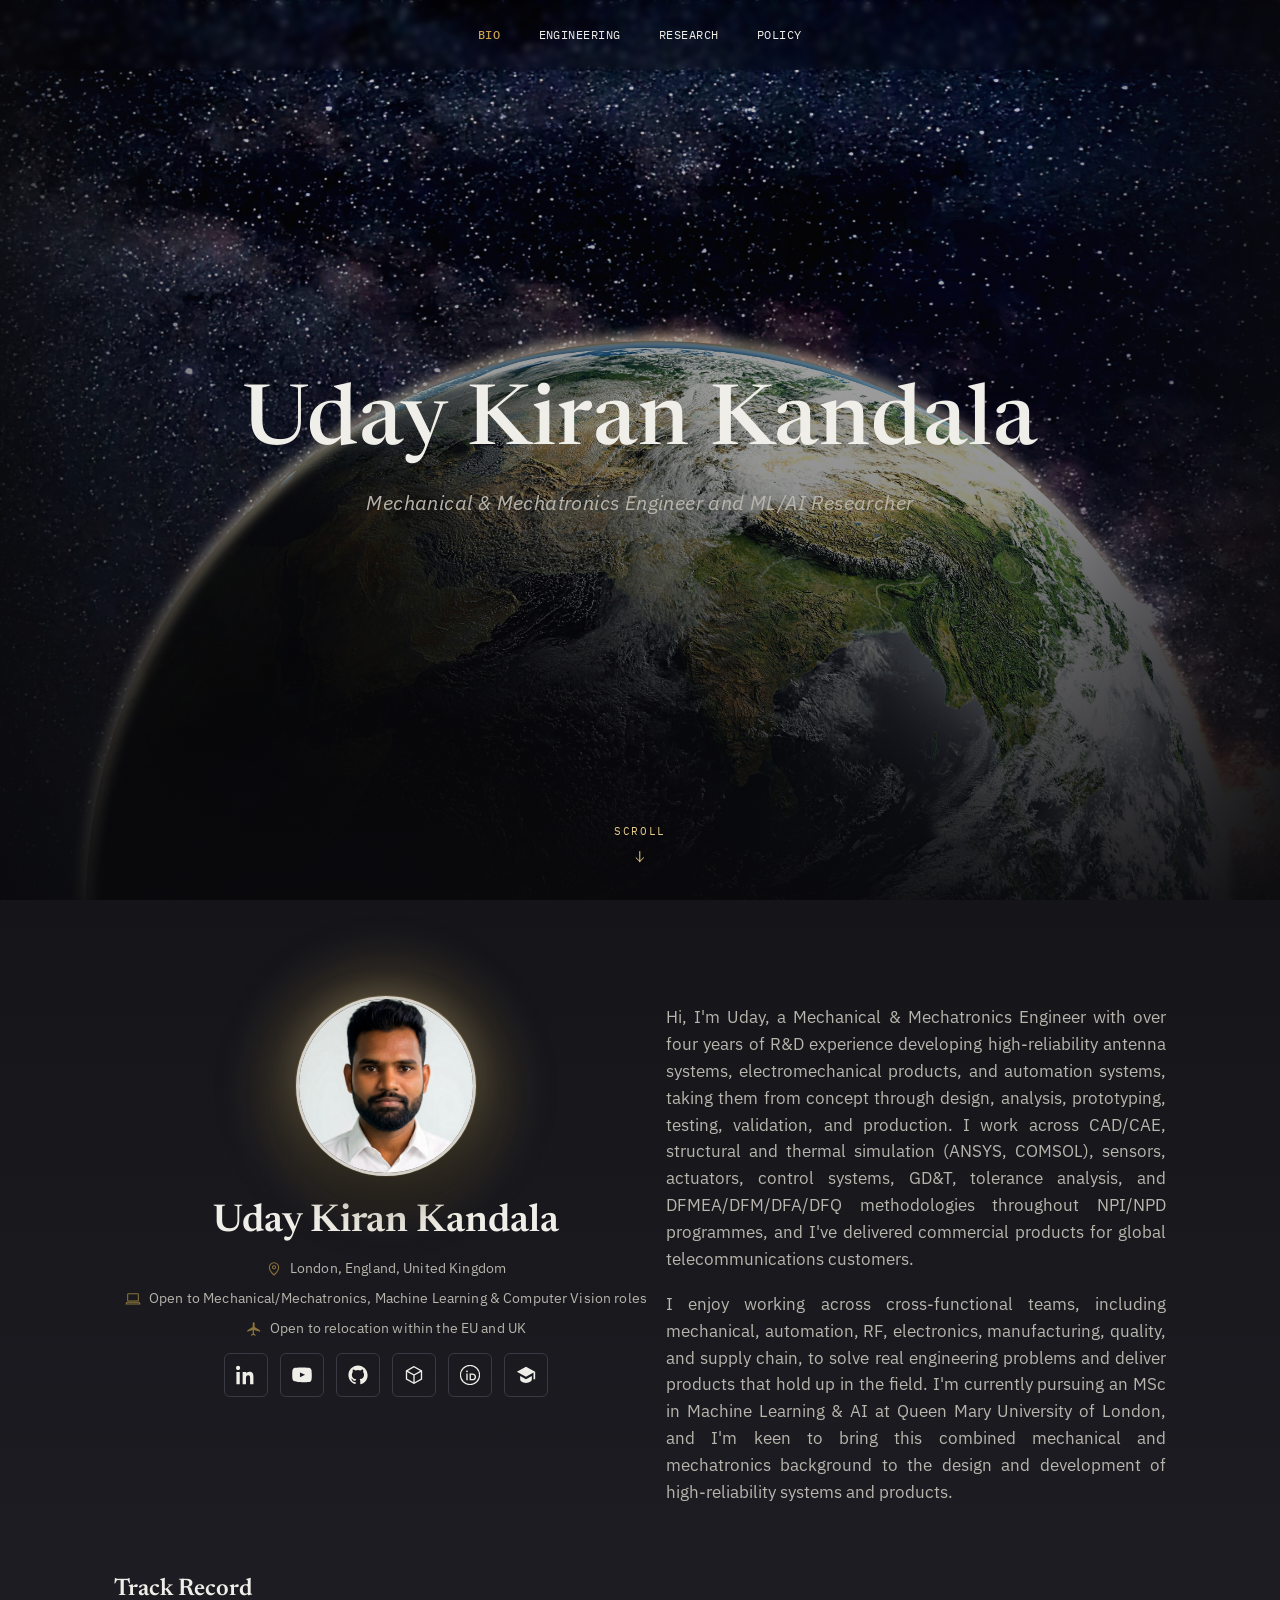
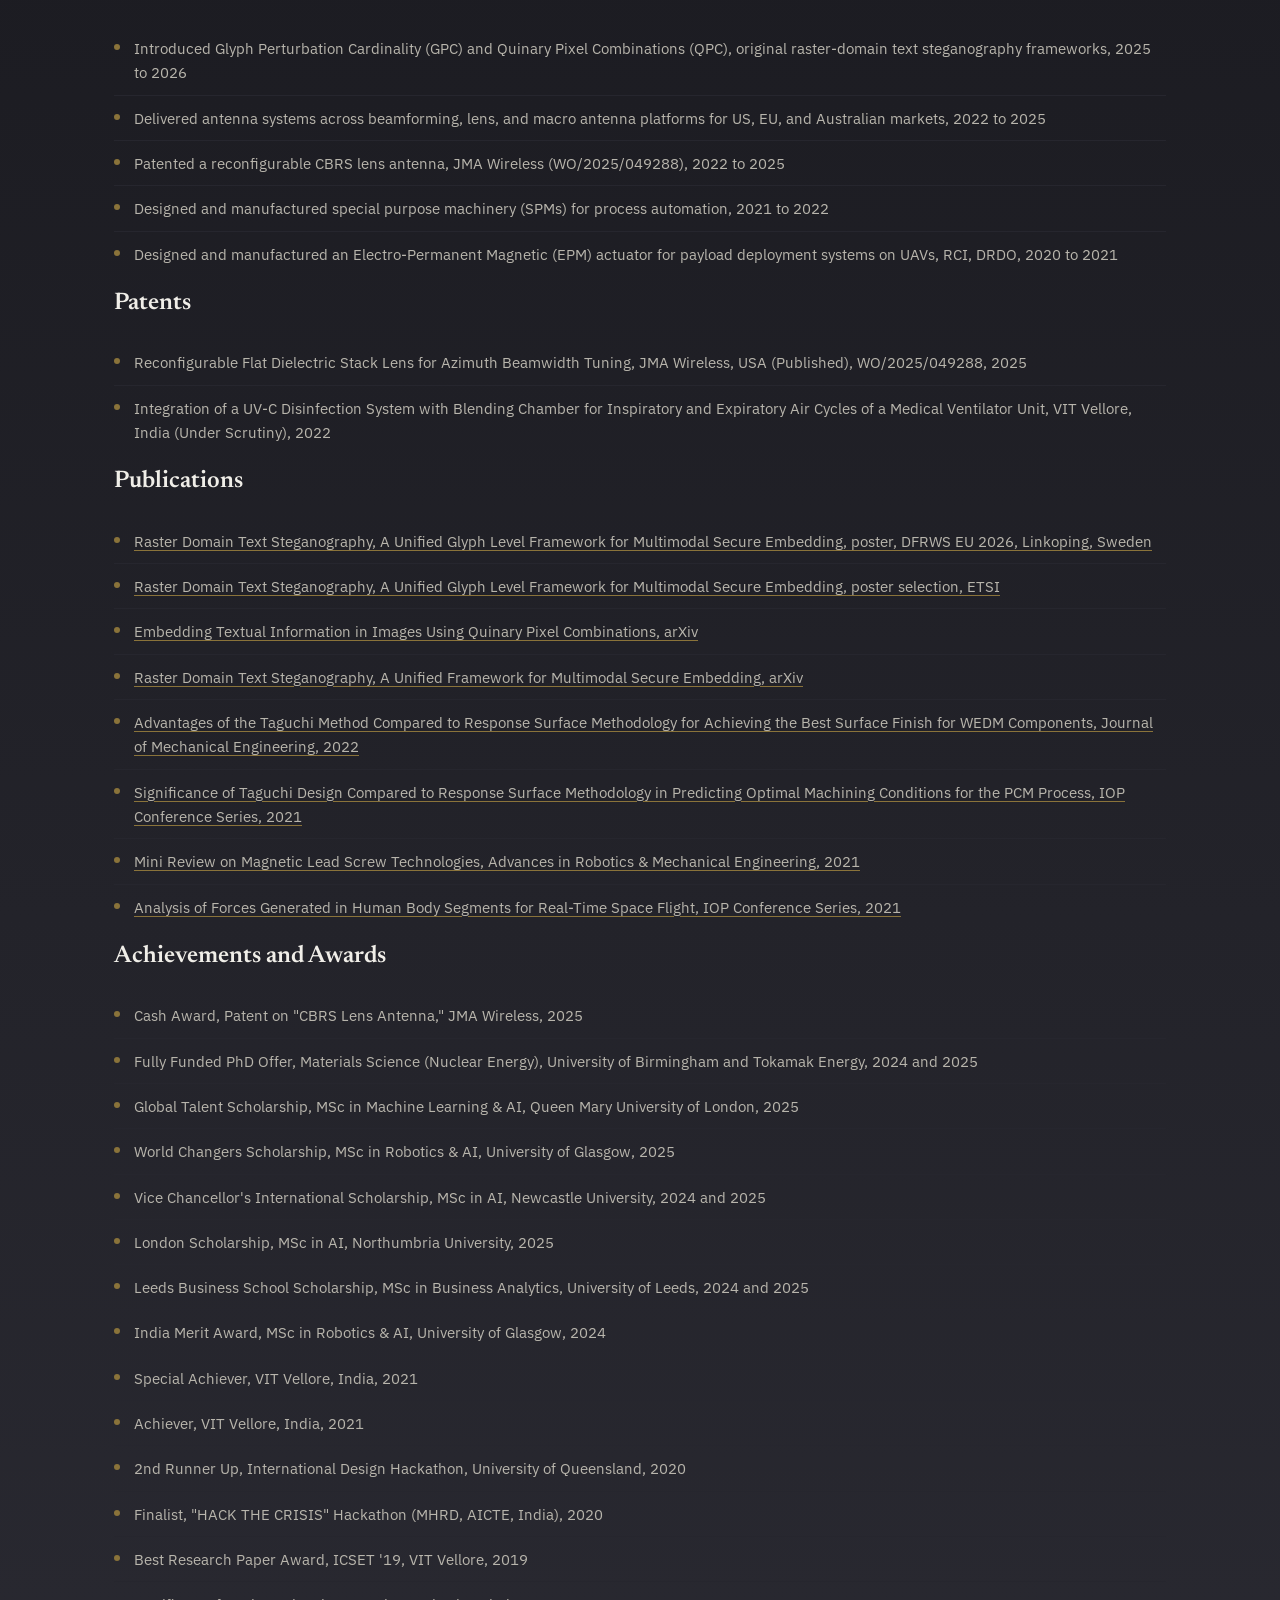
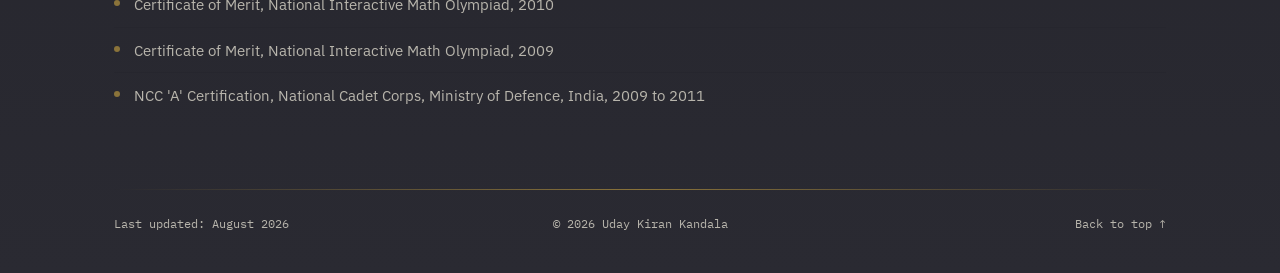
==== bio_preview (2).html @ 1ee9cf24 "Add files via upload" ====
<!DOCTYPE html>
<html lang="en">
<head>
<meta charset="UTF-8">
<meta name="viewport" content="width=device-width, initial-scale=1.0">
<title>A V Uday Kiran Kandala | Bio</title>
<style>
/* ============================================================
   A V Uday Kiran Kandala, site stylesheet
   Design: engineering lab-notebook / drafting-sheet aesthetic
   ============================================================ */

@import url('https://fonts.googleapis.com/css2?family=Newsreader:ital,opsz,wght@0,6..72,400;0,6..72,500;0,6..72,600;1,6..72,400&family=IBM+Plex+Sans:wght@400;500;600&family=IBM+Plex+Mono:wght@400;500&display=swap');

:root {
  --void: #0A0A0D;
  --charcoal: #1C1C22;
  --charcoal-light: #2A2A32;
  --gold: #C9A24B;
  --gold-light: #E8CD8A;
  --gold-dim: #8A733A;
  --off-white: #F0EEE8;
  --ink-soft: #B8B5AC;
  --red: #A9584E;

  /* Legacy aliases so untouched pages/components keep working */
  --paper: var(--charcoal);
  --paper-raised: var(--charcoal-light);
  --ink: var(--off-white);
  --grid-line: #3A3A44;
  --grid-line-faint: #26262E;
  --blue: var(--gold);
  --blue-soft: rgba(201, 162, 75, 0.12);

  --display: 'Newsreader', serif;
  --body: 'IBM Plex Sans', -apple-system, sans-serif;
  --mono: 'IBM Plex Mono', monospace;
}

* { box-sizing: border-box; }

html { scroll-behavior: smooth; }

body {
  margin: 0;
  background: linear-gradient(180deg, var(--void) 0%, var(--charcoal) 45%, var(--charcoal-light) 100%);
  color: var(--off-white);
  font-family: var(--body);
  font-size: 16px;
  line-height: 1.6;
}

/* ---------- Starfield hero (Bio / home page) ---------- */

.bg-stars-canvas {
  position: fixed;
  inset: 0;
  z-index: -1;
  pointer-events: none;
  width: 100%;
  height: 100%;
}

.hero {
  position: relative;
  height: 100vh;
  width: 100%;
  overflow: hidden;
  display: flex;
  align-items: center;
  justify-content: center;
}

.hero-bg {
  position: absolute;
  inset: 0;
  z-index: 0;
  background-image:
    linear-gradient(180deg, rgba(10,10,13,0.25) 0%, rgba(10,10,13,0.45) 55%, rgba(10,10,13,0.9) 100%),
    linear-gradient(90deg,
      rgba(10,10,13,0.75) 0%,
      rgba(10,10,13,0.35) 8%,
      rgba(10,10,13,0) 20%,
      rgba(10,10,13,0) 80%,
      rgba(10,10,13,0.35) 92%,
      rgba(10,10,13,0.75) 100%),
    url('[data-uri]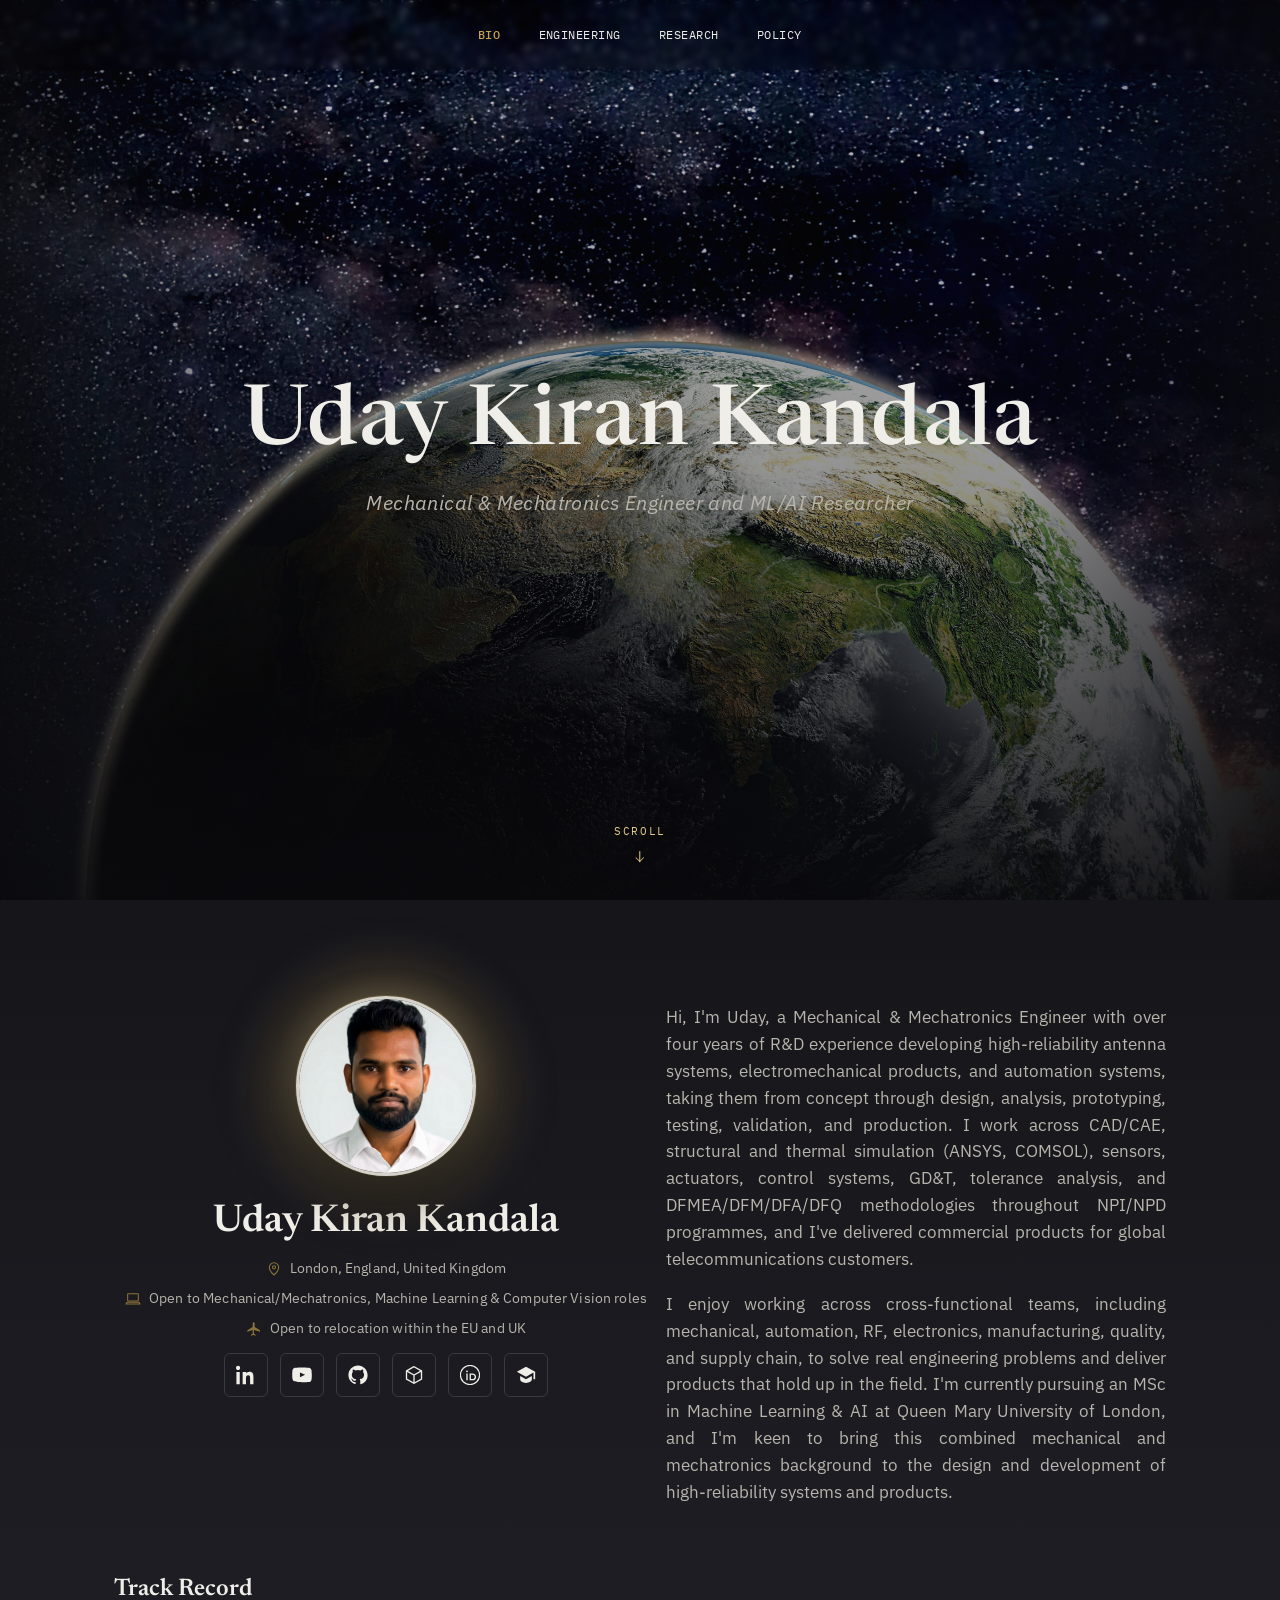
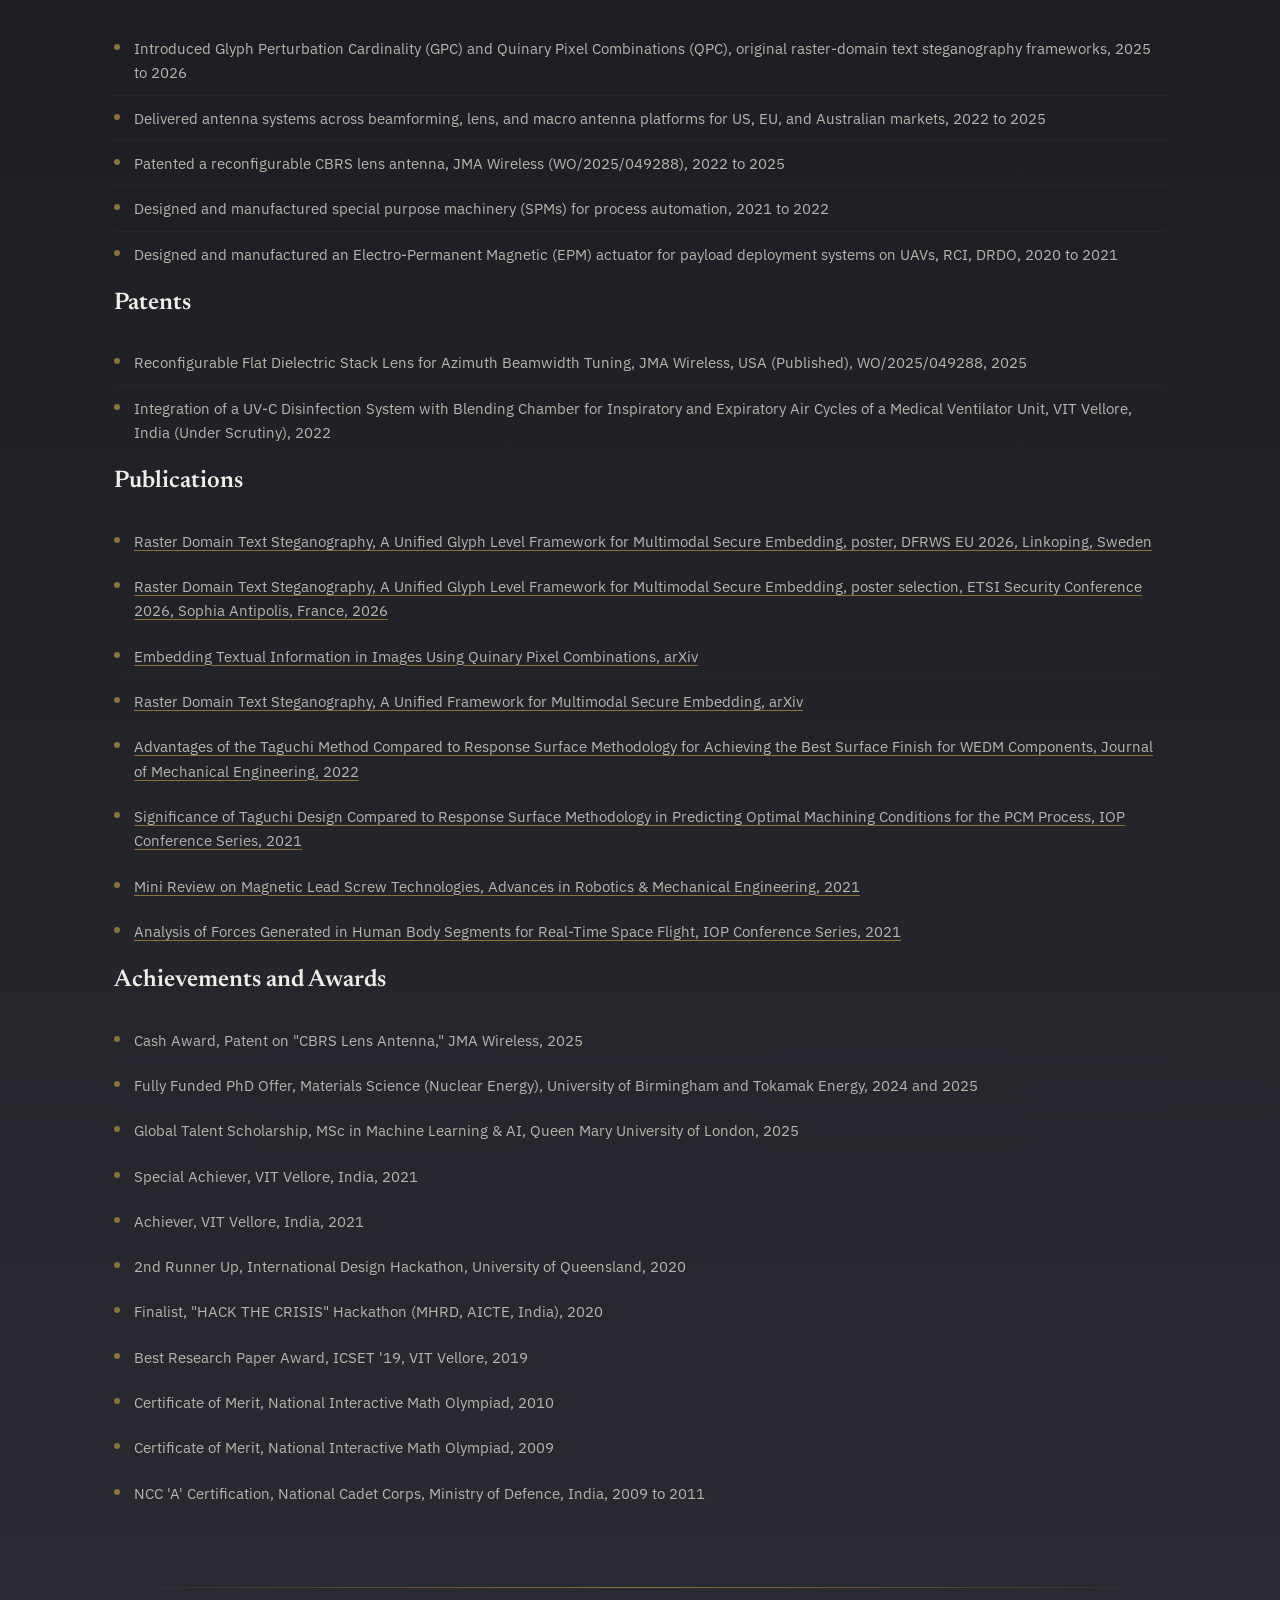
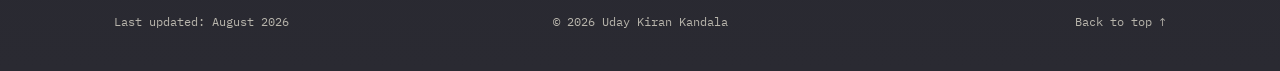
